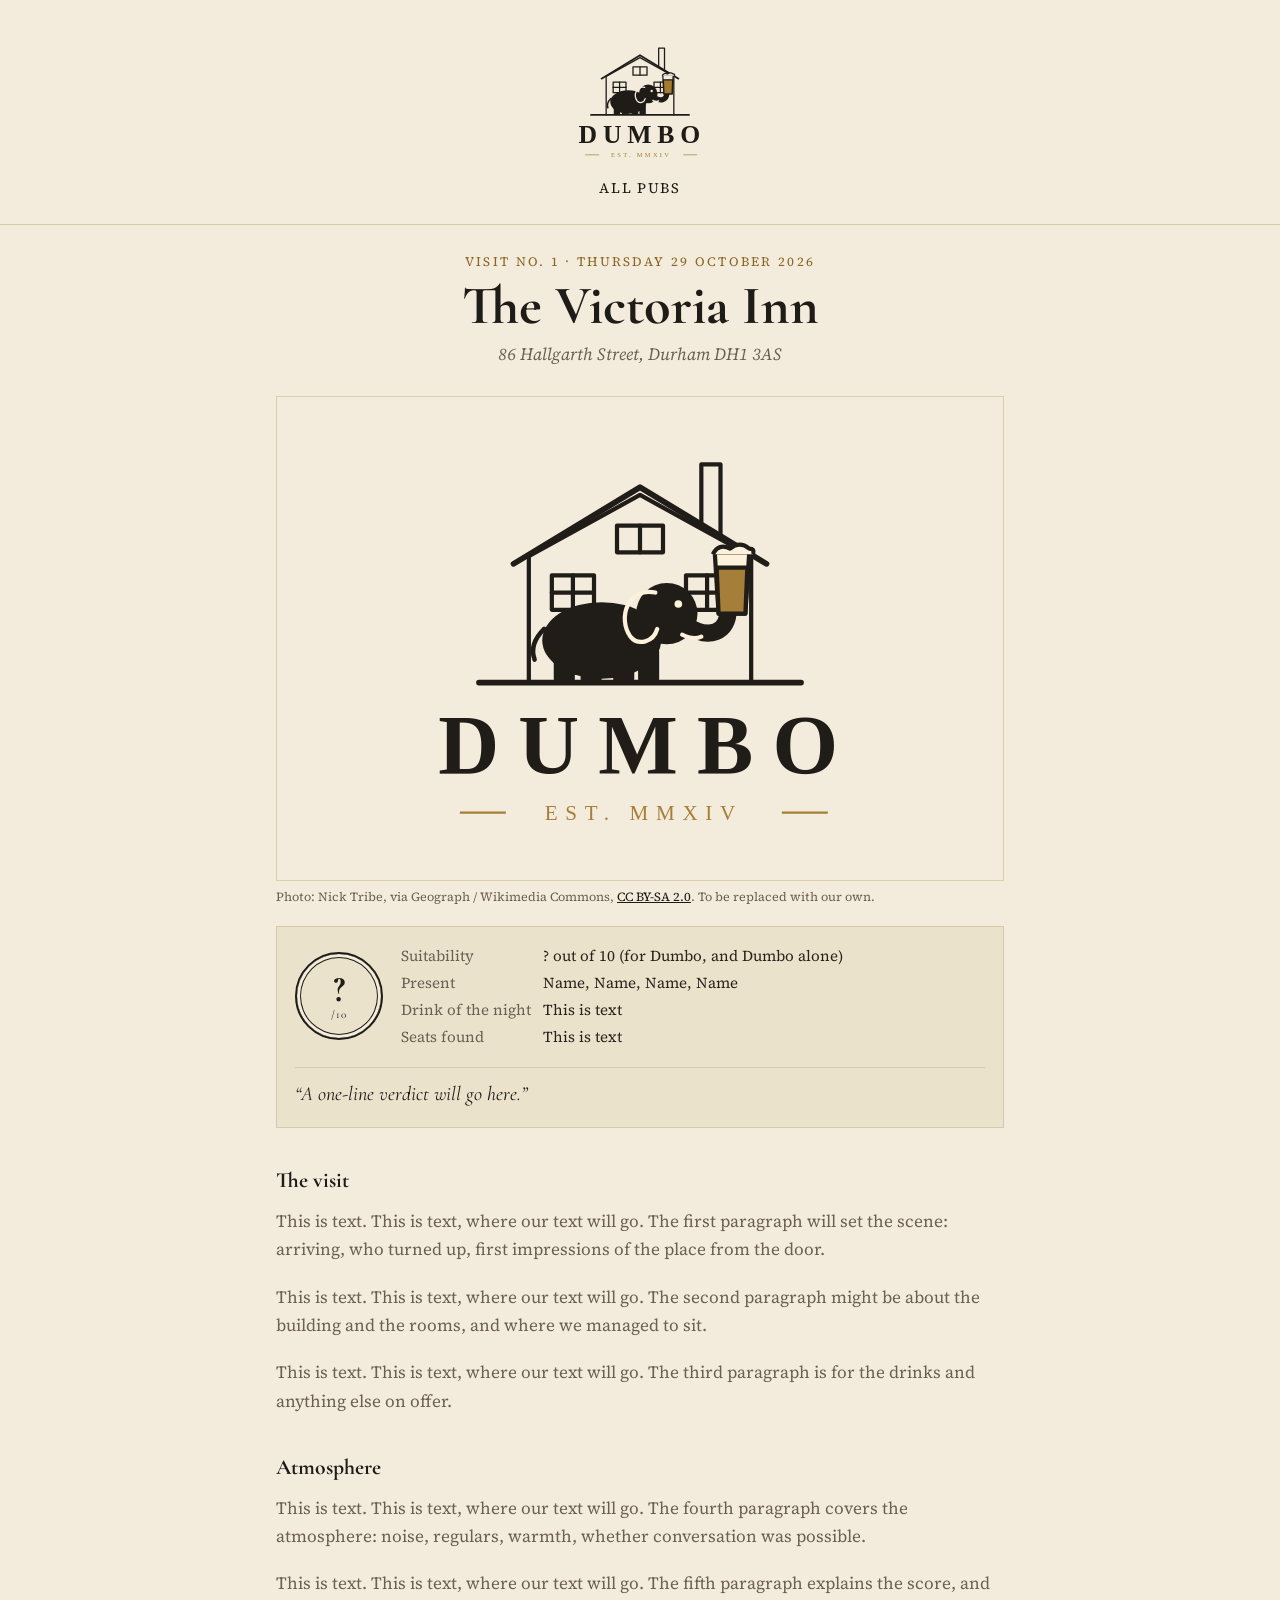
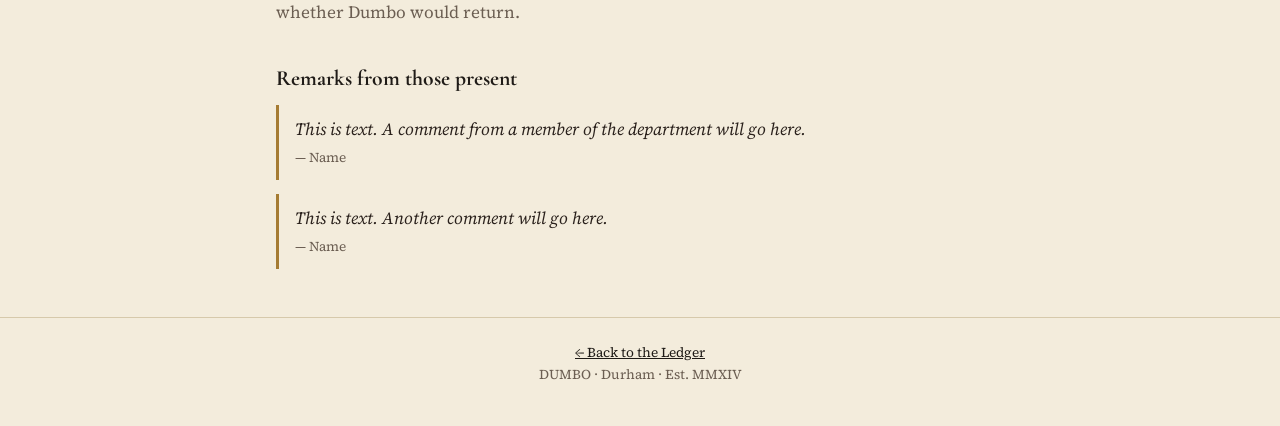
==== victoria-inn.html @ fd37daf6 "Add files via upload" ====
<!doctype html>
<html lang="en-GB">
<head>
<meta charset="utf-8">
<meta name="viewport" content="width=device-width, initial-scale=1">
<title>The Victoria Inn · DUMBO</title>
<meta name="description" content="DUMBO's visit to the Victoria Inn, Hallgarth Street, Durham.">
<link rel="icon" href="logo.svg" type="image/svg+xml">
<link rel="stylesheet" href="style.css">
</head>
<body>

<header class="masthead">
  <div class="wrap">
    <a href="index.html"><img class="logo small" src="logo.svg" alt="DUMBO home"></a>
    <nav><a href="index.html">All pubs</a></nav>
  </div>
</header>

<main class="wrap">
  <div class="review-head">
    <div class="kicker">Visit No. 1 · Thursday 29 October 2026</div>
    <h1>The Victoria Inn</h1>
    <p class="addr">86 Hallgarth Street, Durham DH1 3AS</p>
  </div>

  <figure class="photo">
    <img src="https://commons.wikimedia.org/wiki/Special:FilePath/The_Victoria_Hallgarth_Street_-_geograph.org.uk_-_1630645.jpg?width=1200"
         alt="The red-brick front of the Victoria Inn on the corner of Hallgarth Street, Durham"
         onerror="this.onerror=null;this.src='logo.svg';this.style.objectFit='contain';this.style.padding='40px';">
    <figcaption>Photo: Nick Tribe, via Geograph / Wikimedia Commons, <a href="https://creativecommons.org/licenses/by-sa/2.0/">CC BY-SA 2.0</a>. To be replaced with our own.</figcaption>
  </figure>

  <section class="ledger" aria-label="Summary">
    <span class="medal" title="Suitability for Dumbo"><b>?</b><small>/10</small></span>
    <dl>
      <dt>Suitability</dt><dd>? out of 10 (for Dumbo, and Dumbo alone)</dd>
      <dt>Present</dt><dd>Name, Name, Name, Name</dd>
      <dt>Drink of the night</dt><dd>This is text</dd>
      <dt>Seats found</dt><dd>This is text</dd>
    </dl>
    <p class="verdict">“A one-line verdict will go here.”</p>
  </section>

  <article class="body-text">
    <h3>The visit</h3>
    <p class="placeholder">This is text. This is text, where our text will go. The first paragraph will set the scene: arriving, who turned up, first impressions of the place from the door.</p>
    <p class="placeholder">This is text. This is text, where our text will go. The second paragraph might be about the building and the rooms, and where we managed to sit.</p>
    <p class="placeholder">This is text. This is text, where our text will go. The third paragraph is for the drinks and anything else on offer.</p>

    <h3>Atmosphere</h3>
    <p class="placeholder">This is text. This is text, where our text will go. The fourth paragraph covers the atmosphere: noise, regulars, warmth, whether conversation was possible.</p>
    <p class="placeholder">This is text. This is text, where our text will go. The fifth paragraph explains the score, and whether Dumbo would return.</p>
  </article>

  <section class="remarks">
    <h3>Remarks from those present</h3>
    <blockquote>
      <p>This is text. A comment from a member of the department will go here.</p>
      <footer>Name</footer>
    </blockquote>
    <blockquote>
      <p>This is text. Another comment will go here.</p>
      <footer>Name</footer>
    </blockquote>
  </section>
</main>

<footer class="site">
  <div class="wrap"><a href="index.html">← Back to the Ledger</a><br>DUMBO · Durham · Est. MMXIV</div>
</footer>

</body>
</html>
---- style.css ----
@import url('https://fonts.googleapis.com/css2?family=Cormorant+Garamond:ital,wght@0,500;0,700;1,500&family=Source+Serif+4:ital,opsz,wght@0,8..60,400;0,8..60,600;1,8..60,400&display=swap');

:root {
  --paper: #f3ecdc;
  --paper-2: #ebe2cc;
  --ink: #2a211c;
  --muted: #6b5e52;
  --oxblood: #1f1b17;
  --brass: #a57b32;
  --rule: #d6c9ab;
  --display: 'Cormorant Garamond', Georgia, serif;
  --body: 'Source Serif 4', Georgia, serif;
}

* { box-sizing: border-box; }
html { -webkit-text-size-adjust: 100%; }
body {
  margin: 0;
  background: var(--paper);
  color: var(--ink);
  font-family: var(--body);
  font-size: 1.075rem;
  line-height: 1.65;
}
a { color: var(--oxblood); }
img { max-width: 100%; display: block; }

.wrap { max-width: 760px; margin: 0 auto; padding: 0 16px; }

/* ---------- masthead ---------- */
.masthead { text-align: center; padding: 40px 0 24px; border-bottom: 1px solid var(--rule); }
.masthead .logo { width: 280px; height: auto; margin: 0 auto; color: var(--oxblood); }
.masthead .logo.small { width: 140px; }
.masthead h1 {
  font-family: var(--display); font-weight: 700; color: var(--oxblood);
  letter-spacing: .28em; font-size: 2.6rem; margin: 14px 0 0; padding-left: .28em;
}
.masthead .tag { font-style: italic; color: var(--muted); margin: 2px 0 0; }
.masthead nav { margin-top: 14px; font-size: .9rem; letter-spacing: .12em; text-transform: uppercase; }
.masthead nav a { text-decoration: none; margin: 0 10px; }

/* ---------- home ---------- */
.intro { padding: 28px 0 8px; }
.intro p:first-child::first-letter {
  font-family: var(--display); font-size: 3.4em; float: left; line-height: .8;
  padding: 6px 8px 0 0; color: var(--oxblood);
}
h2.section {
  font-family: var(--display); font-weight: 700; color: var(--oxblood);
  font-size: 1.6rem; letter-spacing: .06em; margin: 34px 0 10px;
  display: flex; align-items: center; gap: 14px;
}
h2.section::after { content: ""; flex: 1; height: 1px; background: var(--rule); }

.pub-list { list-style: none; padding: 0; margin: 0; }
.pub-list li { border-bottom: 1px dotted var(--rule); }
.pub-list a {
  display: grid; grid-template-columns: 1fr auto; gap: 4px 16px;
  padding: 14px 0; text-decoration: none; color: inherit;
}
.pub-list .name { font-family: var(--display); font-size: 1.45rem; font-weight: 700; color: var(--oxblood); }
.pub-list .meta { grid-column: 1; font-size: .9rem; color: var(--muted); }
.pub-list .score { grid-row: 1 / span 2; grid-column: 2; align-self: center; text-align: right; }
.pub-list .upcoming .name { color: var(--muted); }

/* the score medallion */
.medal {
  display: inline-flex; flex-direction: column; align-items: center; justify-content: center;
  width: 64px; height: 64px; border-radius: 50%;
  border: 2px solid var(--oxblood); box-shadow: inset 0 0 0 3px var(--paper), inset 0 0 0 4px var(--oxblood);
  color: var(--oxblood); font-family: var(--display); line-height: 1;
}
.medal b { font-size: 1.6rem; }
.medal small { font-size: .7rem; letter-spacing: .1em; }
.medal.pending { border-style: dashed; box-shadow: none; color: var(--muted); border-color: var(--muted); }

/* ---------- review page ---------- */
.review-head { padding: 26px 0 10px; text-align: center; }
.review-head .kicker { text-transform: uppercase; letter-spacing: .18em; font-size: .8rem; color: #8a6524; }
.review-head h1 {
  font-family: var(--display); font-size: clamp(2.2rem, 7vw, 3.4rem); line-height: 1.05;
  color: var(--oxblood); margin: 6px 0 4px;
}
.review-head .addr { color: var(--muted); font-style: italic; margin: 0; }

figure.photo { margin: 18px 0 6px; }
figure.photo img { width: 100%; aspect-ratio: 3 / 2; object-fit: cover; border: 1px solid var(--rule); filter: sepia(.12); }
figure.photo figcaption { font-size: .78rem; color: var(--muted); margin-top: 6px; }

.ledger {
  display: grid; grid-template-columns: auto 1fr; gap: 18px; align-items: center;
  background: var(--paper-2); border: 1px solid var(--rule); padding: 16px 18px; margin: 18px 0;
}
.ledger .medal { width: 88px; height: 88px; }
.ledger .medal b { font-size: 2.3rem; }
.ledger dl { margin: 0; display: grid; grid-template-columns: auto 1fr; gap: 2px 12px; font-size: .95rem; }
.ledger dt { color: var(--muted); }
.ledger dd { margin: 0; }
.ledger .verdict { grid-column: 1 / -1; font-family: var(--display); font-style: italic; font-size: 1.25rem; color: var(--oxblood); margin: 0; border-top: 1px solid var(--rule); padding-top: 10px; }

.body-text p { margin: 0 0 1.1em; }
.body-text h3, .remarks h3 {
  font-family: var(--display); font-size: 1.35rem; color: var(--oxblood); margin: 1.6em 0 .4em;
}

.remarks blockquote {
  margin: 0 0 14px; padding: 10px 0 10px 16px; border-left: 3px solid var(--brass);
}
.remarks blockquote p { margin: 0; font-style: italic; }
.remarks blockquote footer { font-size: .85rem; color: var(--muted); margin-top: 4px; }
.remarks blockquote footer::before { content: "— "; }

.placeholder { color: var(--muted); }

footer.site {
  margin-top: 48px; padding: 24px 0 40px; border-top: 1px solid var(--rule);
  text-align: center; font-size: .85rem; color: var(--muted);
}

@media (max-width: 520px) {
  .masthead .logo { width: 240px; }
  .masthead h1 { font-size: 2rem; }
  .ledger { grid-template-columns: 1fr; justify-items: center; text-align: left; }
}
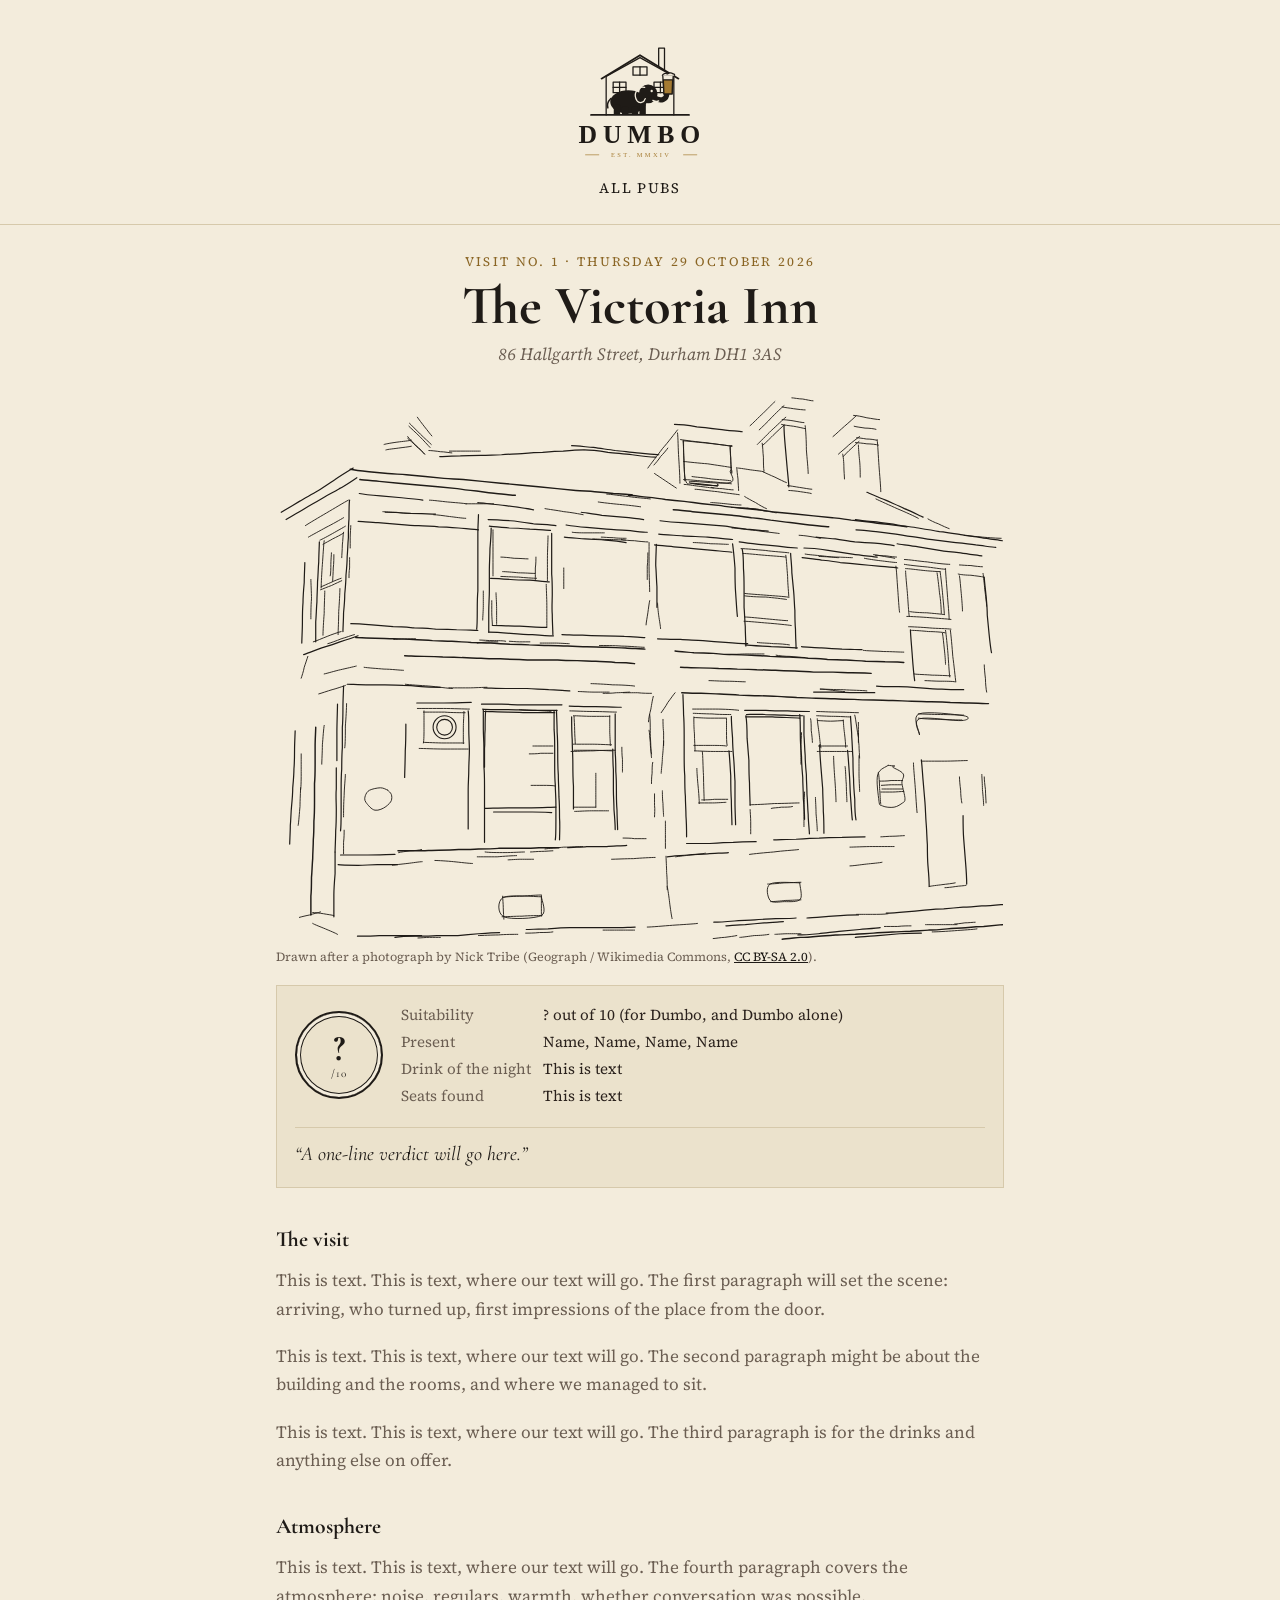
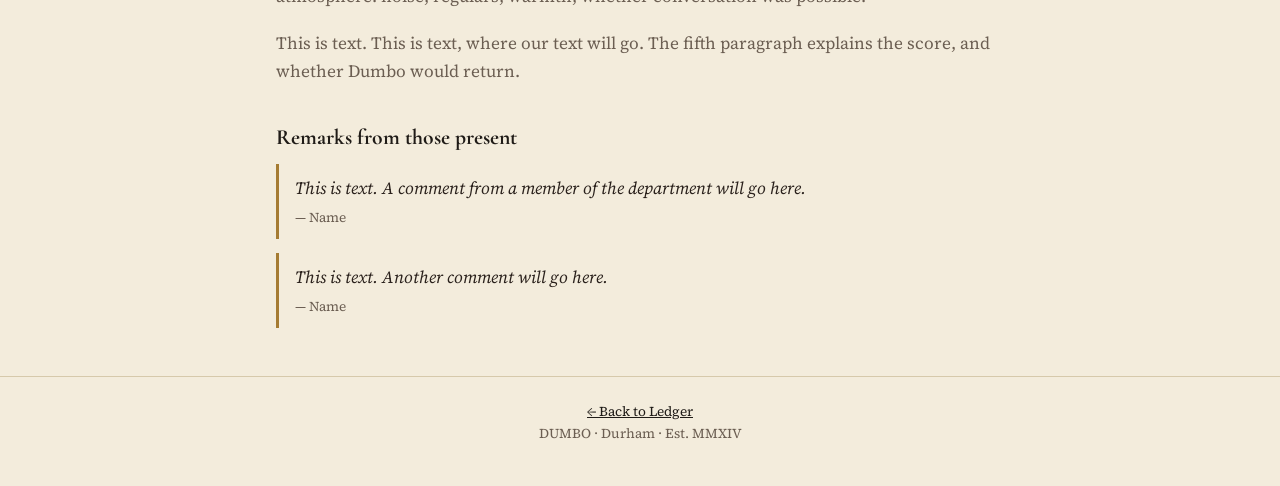
==== commit 390b07e3: "Add files via upload" ====
--- a/victoria-inn.html
+++ b/victoria-inn.html
@@ -24,11 +24,9 @@
     <p class="addr">86 Hallgarth Street, Durham DH1 3AS</p>
   </div>
 
-  <figure class="photo">
-    <img src="https://commons.wikimedia.org/wiki/Special:FilePath/The_Victoria_Hallgarth_Street_-_geograph.org.uk_-_1630645.jpg?width=1200"
-         alt="The red-brick front of the Victoria Inn on the corner of Hallgarth Street, Durham"
-         onerror="this.onerror=null;this.src='logo.svg';this.style.objectFit='contain';this.style.padding='40px';">
-    <figcaption>Photo: Nick Tribe, via Geograph / Wikimedia Commons, <a href="https://creativecommons.org/licenses/by-sa/2.0/">CC BY-SA 2.0</a>. To be replaced with our own.</figcaption>
+  <figure class="photo drawing">
+    <img src="victoria-inn.svg" alt="Line drawing of the Victoria Inn, Hallgarth Street">
+    <figcaption>Drawn after a photograph by Nick Tribe (Geograph / Wikimedia Commons, <a href="https://creativecommons.org/licenses/by-sa/2.0/">CC BY-SA 2.0</a>).</figcaption>
   </figure>
 
   <section class="ledger" aria-label="Summary">
@@ -67,7 +65,7 @@
 </main>
 
 <footer class="site">
-  <div class="wrap"><a href="index.html">← Back to the Ledger</a><br>DUMBO · Durham · Est. MMXIV</div>
+  <div class="wrap"><a href="index.html">← Back to Ledger</a><br>DUMBO · Durham · Est. MMXIV</div>
 </footer>
 
 </body>
--- a/style.css
+++ b/style.css
@@ -41,9 +41,9 @@
 
 /* ---------- home ---------- */
 .intro { padding: 28px 0 8px; }
-.intro p:first-child::first-letter {
-  font-family: var(--display); font-size: 3.4em; float: left; line-height: .8;
-  padding: 6px 8px 0 0; color: var(--oxblood);
+.intro p {
+  font-family: var(--display); font-style: italic; font-size: 1.6rem; line-height: 1.35;
+  text-align: center; color: var(--ink); margin: 6px auto 0; max-width: 30ch;
 }
 h2.section {
   font-family: var(--display); font-weight: 700; color: var(--oxblood);
@@ -85,6 +85,7 @@
 
 figure.photo { margin: 18px 0 6px; }
 figure.photo img { width: 100%; aspect-ratio: 3 / 2; object-fit: cover; border: 1px solid var(--rule); filter: sepia(.12); }
+figure.drawing img { aspect-ratio: auto; object-fit: contain; border: 0; filter: none; }
 figure.photo figcaption { font-size: .78rem; color: var(--muted); margin-top: 6px; }
 
 .ledger {
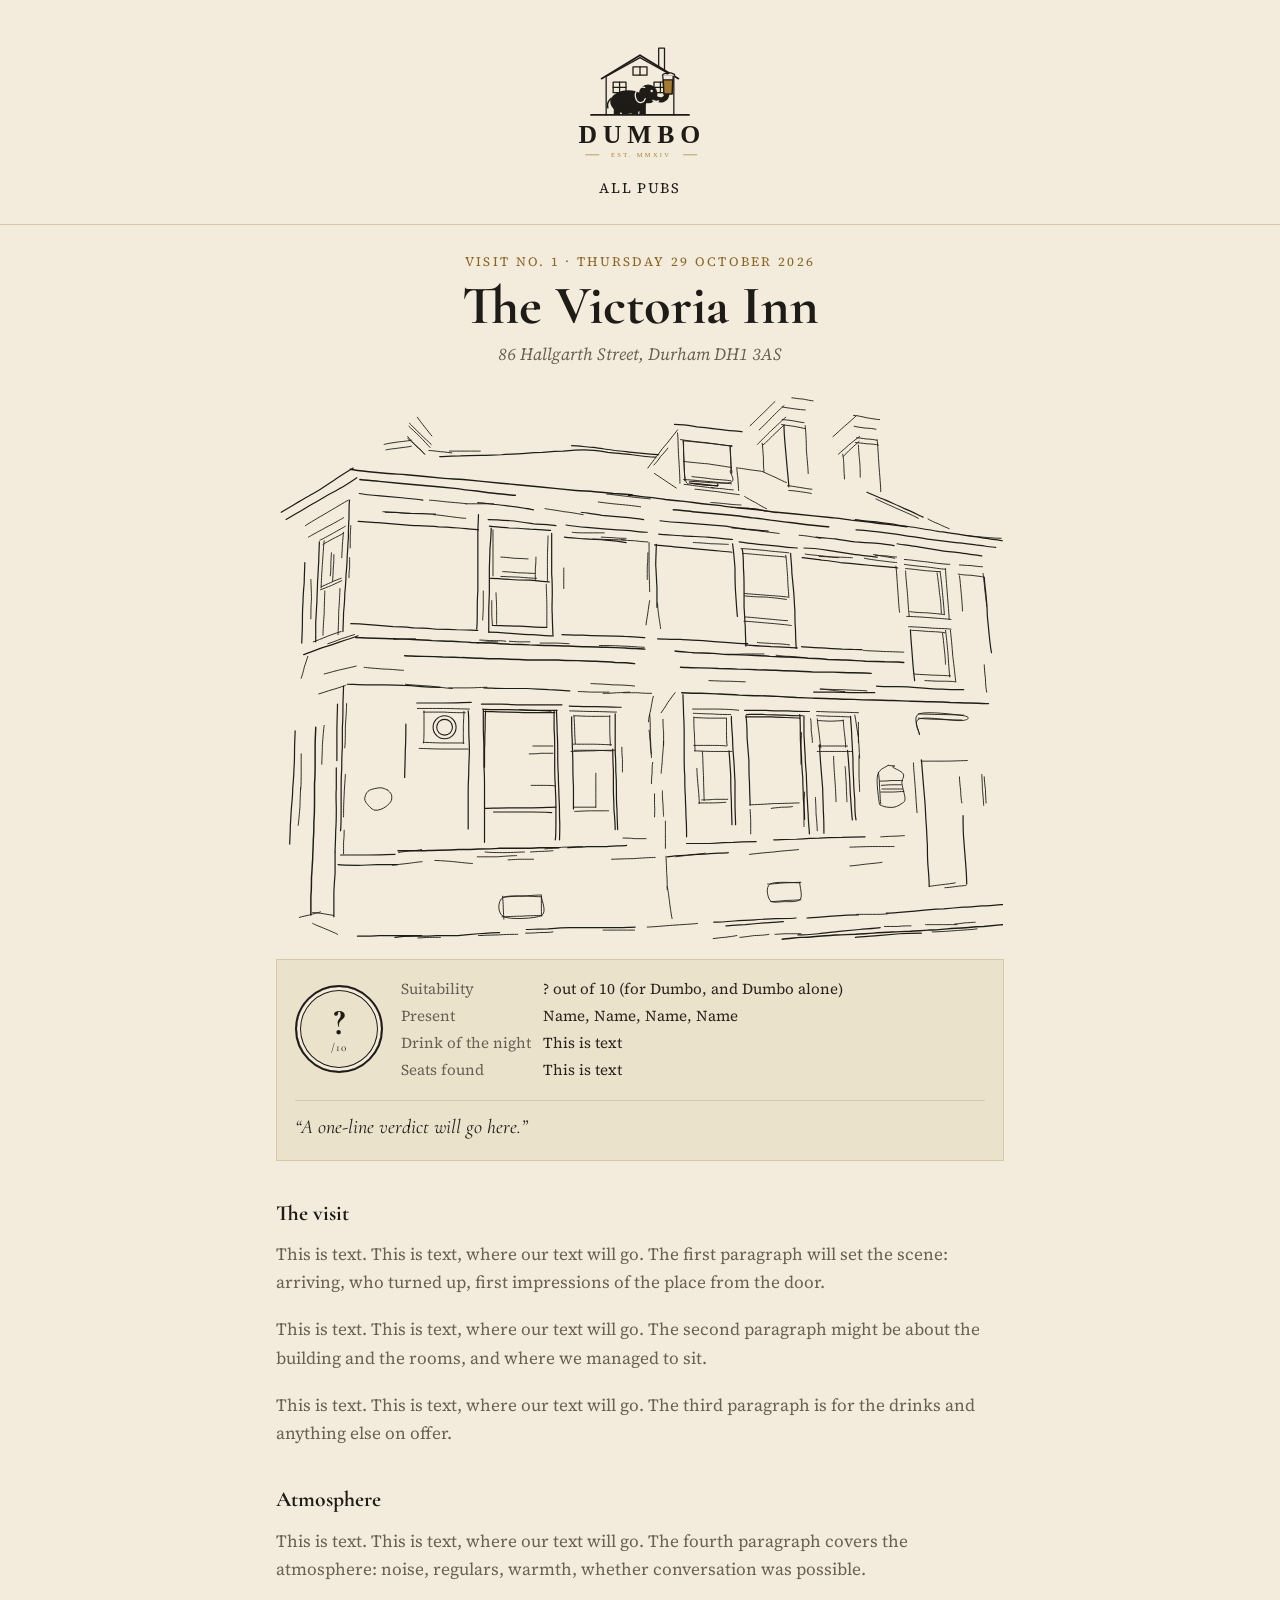
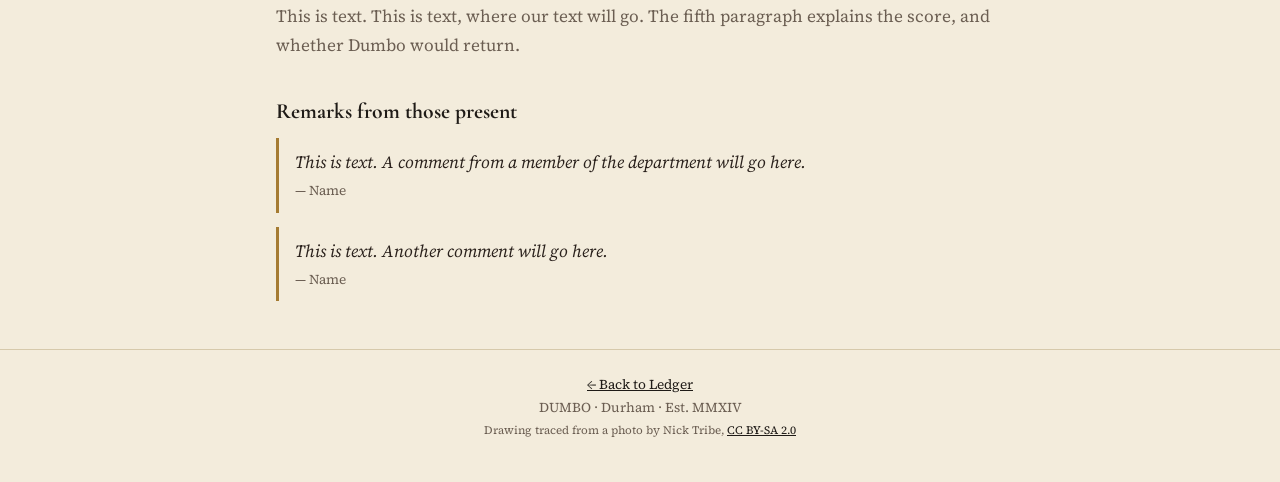
==== commit b5435892: "Add files via upload" ====
--- a/victoria-inn.html
+++ b/victoria-inn.html
@@ -26,7 +26,6 @@
 
   <figure class="photo drawing">
     <img src="victoria-inn.svg" alt="Line drawing of the Victoria Inn, Hallgarth Street">
-    <figcaption>Drawn after a photograph by Nick Tribe (Geograph / Wikimedia Commons, <a href="https://creativecommons.org/licenses/by-sa/2.0/">CC BY-SA 2.0</a>).</figcaption>
   </figure>
 
   <section class="ledger" aria-label="Summary">
@@ -65,7 +64,7 @@
 </main>
 
 <footer class="site">
-  <div class="wrap"><a href="index.html">← Back to Ledger</a><br>DUMBO · Durham · Est. MMXIV</div>
+  <div class="wrap"><a href="index.html">← Back to Ledger</a><br>DUMBO · Durham · Est. MMXIV<br><small>Drawing traced from a photo by Nick Tribe, <a href="https://creativecommons.org/licenses/by-sa/2.0/">CC BY-SA 2.0</a></small></div>
 </footer>
 
 </body>
